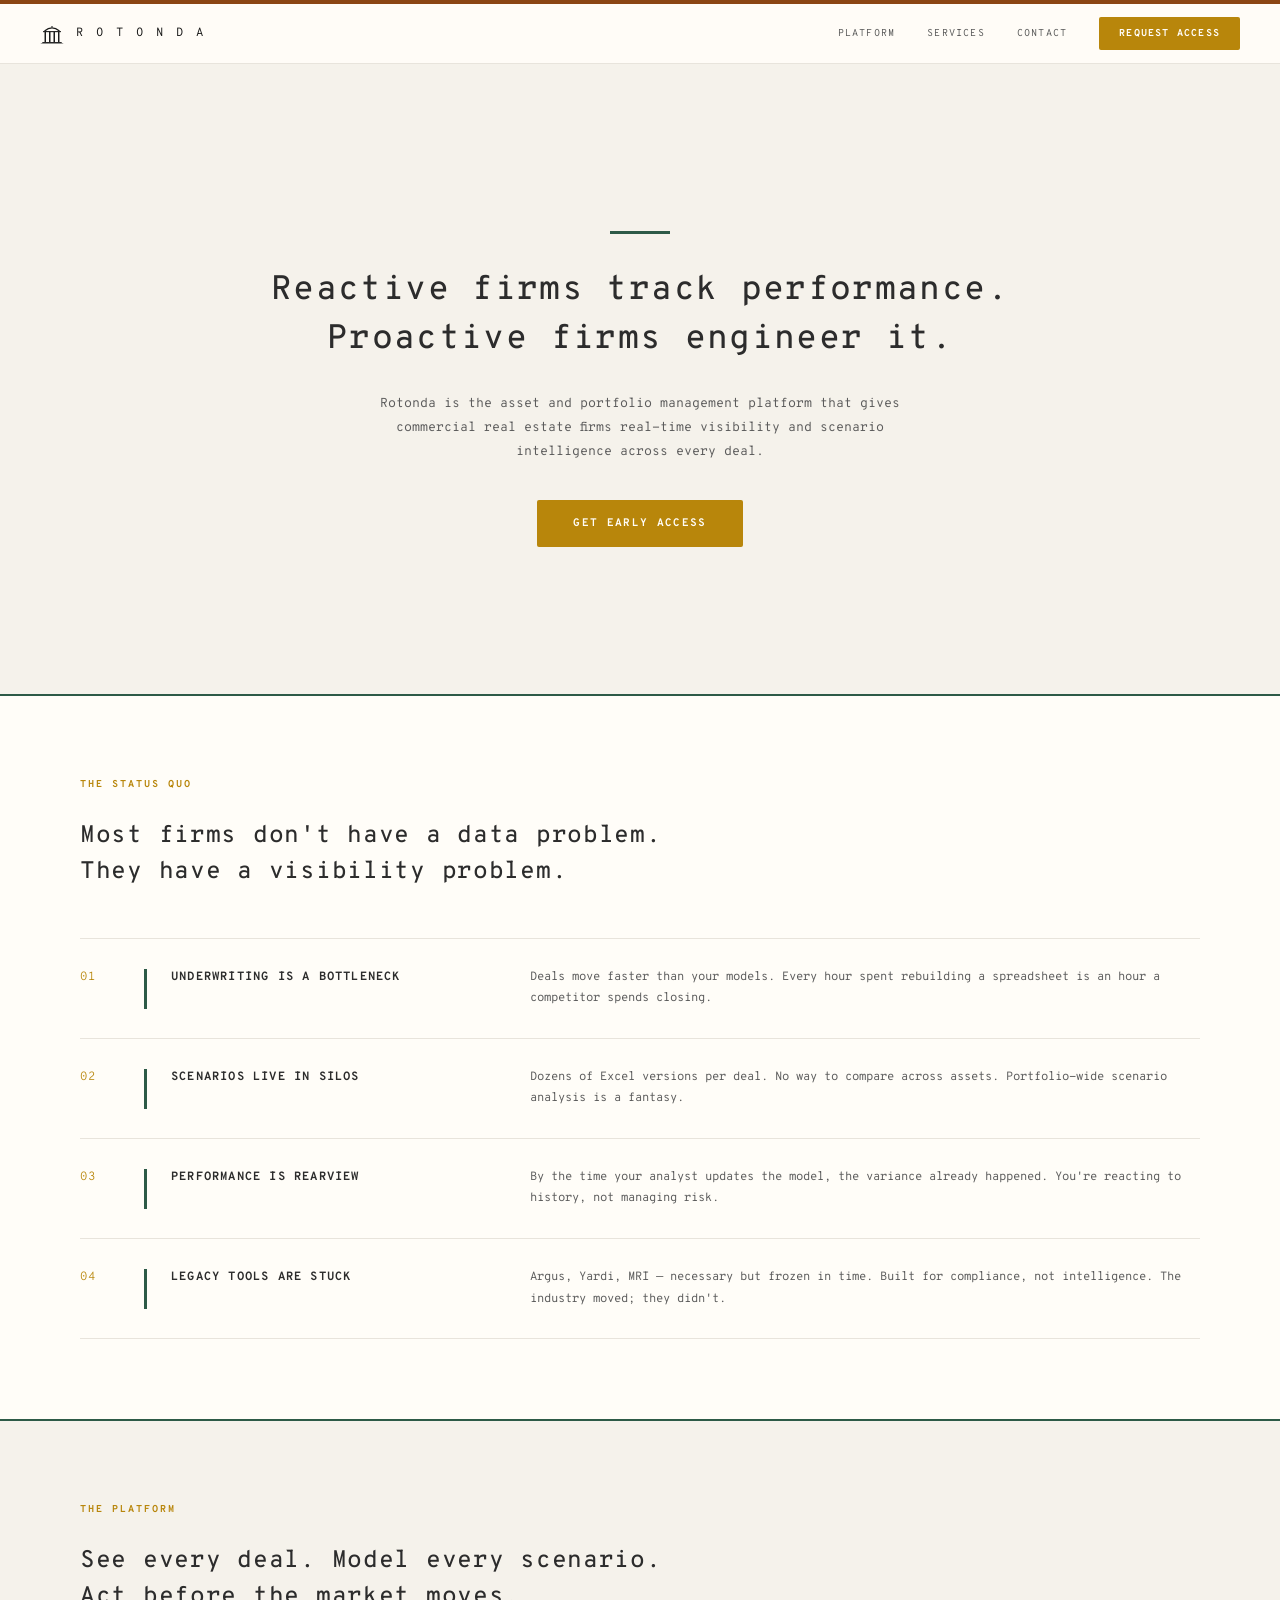
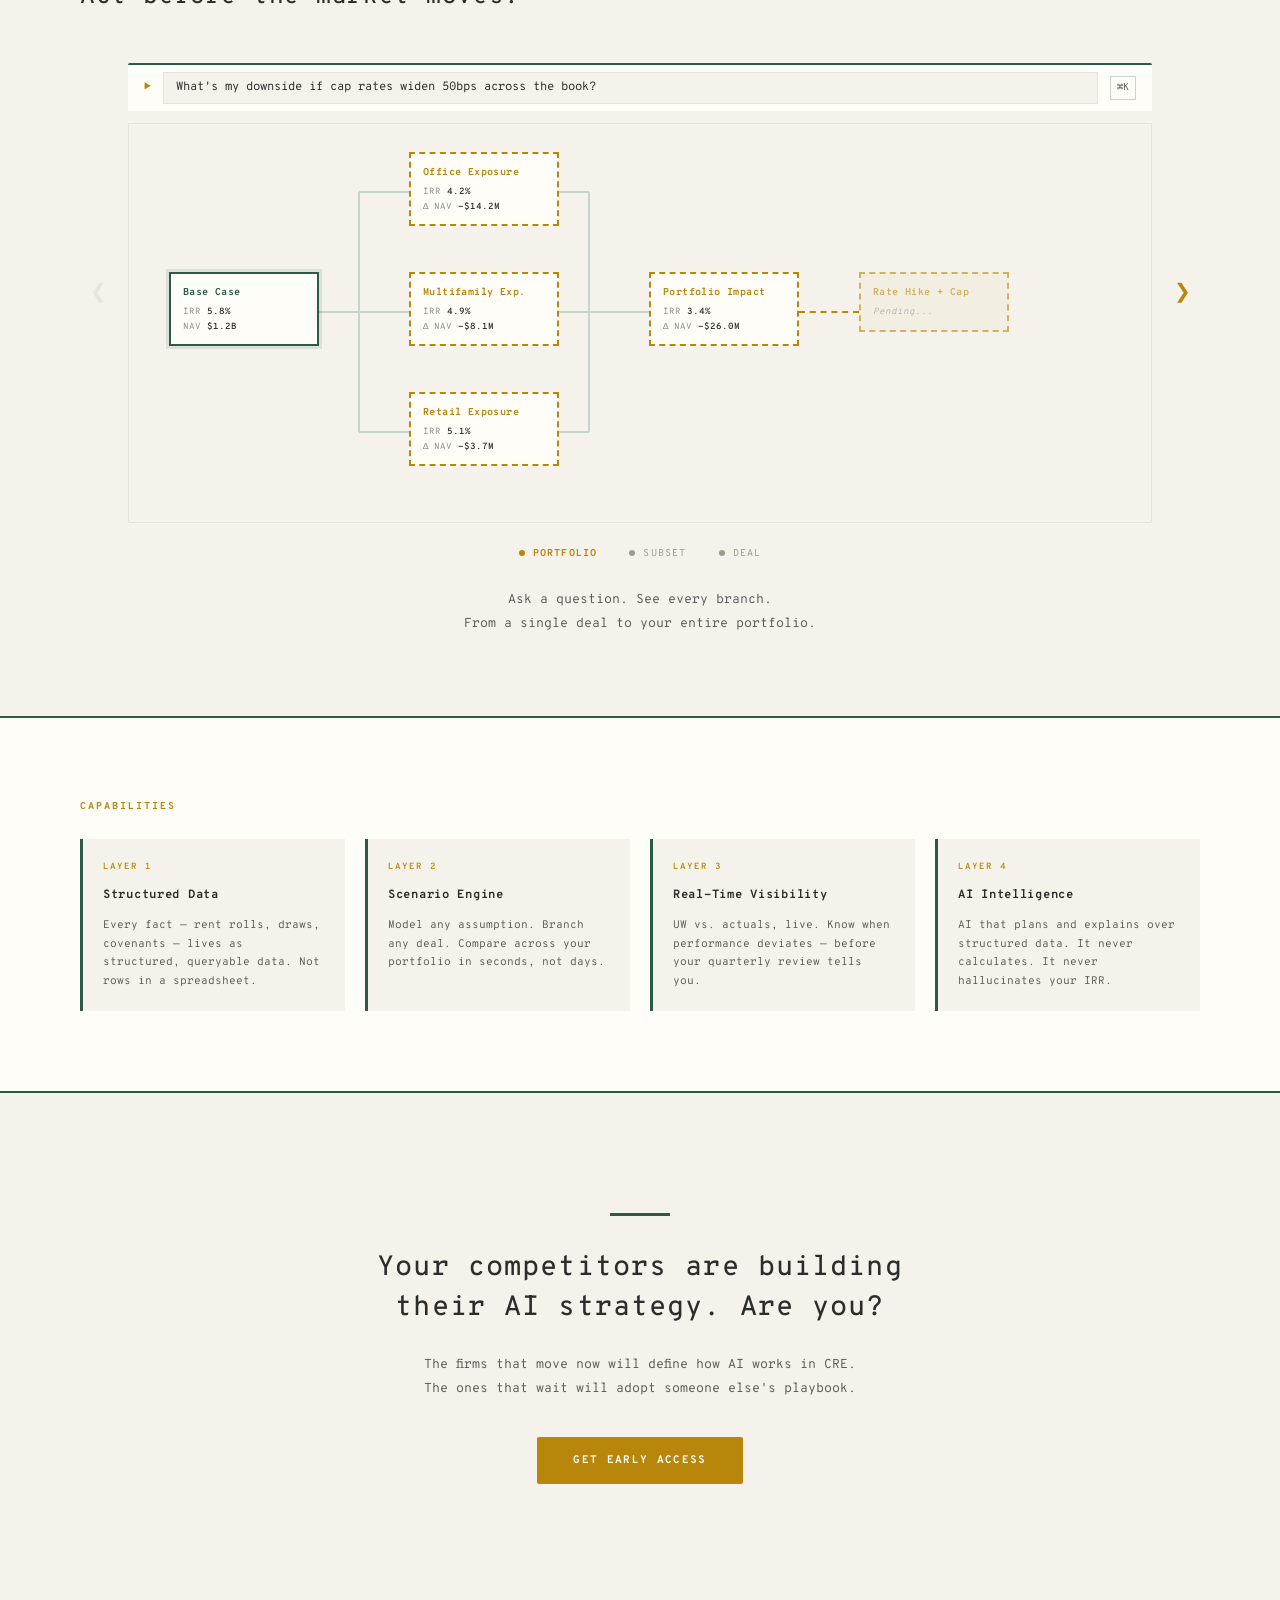
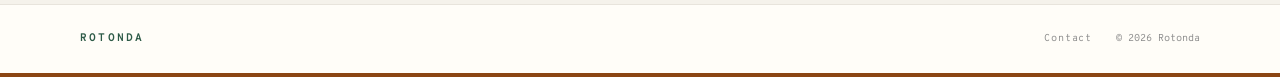
==== index.html @ 5fbc73e4 "Initial site deploy" ====
<!DOCTYPE html>
<html lang="en">
<head>
  <meta charset="UTF-8">
  <meta name="viewport" content="width=device-width, initial-scale=1.0">
  <title>Rotonda — AI-Native Asset & Portfolio Management for CRE</title>
  <link href="https://fonts.googleapis.com/css2?family=Overpass+Mono:wght@300;400;500;600;700&display=swap" rel="stylesheet">
  <link rel="stylesheet" href="style.css">
</head>
<body>

  <div class="binding-edge-top"></div>

  <nav class="nav">
    <a href="index.html" class="nav-logo">
      <svg width="24" height="22" viewBox="0 0 50 46" fill="none" xmlns="http://www.w3.org/2000/svg">
        <path d="M45.3125 39.8667H4.6875V42.1667H45.3125V39.8667Z" fill="#1A1A1A"/>
        <path opacity="0.5" d="M48.4375 42.1667H1.5625V43.7H48.4375V42.1667Z" fill="#1A1A1A"/>
        <path d="M12.5 18.4H9.375V39.8667H12.5V18.4Z" fill="#1A1A1A"/>
        <path d="M21.875 18.4H18.75V39.8667H21.875V18.4Z" fill="#1A1A1A"/>
        <path d="M31.25 18.4H28.125V39.8667H31.25V18.4Z" fill="#1A1A1A"/>
        <path d="M40.625 18.4H37.5V39.8667H40.625V18.4Z" fill="#1A1A1A"/>
        <path d="M43.75 16.8667H6.25V19.1667H43.75V16.8667Z" fill="#1A1A1A"/>
        <path d="M9.375 16.8667C19.7917 7.66667 30.2083 7.66667 40.625 16.8667" stroke="#1A1A1A" stroke-width="2.5"/>
        <path d="M25 9.2C25.8629 9.2 26.5625 8.5135 26.5625 7.66667C26.5625 6.81983 25.8629 6.13333 25 6.13333C24.1371 6.13333 23.4375 6.81983 23.4375 7.66667C23.4375 8.5135 24.1371 9.2 25 9.2Z" fill="#1A1A1A"/>
      </svg>
      <span>R O T O N D A</span>
    </a>
    <button class="nav-toggle" aria-label="Menu" onclick="document.querySelector('.nav-links').classList.toggle('open')">
      <span></span><span></span>
    </button>
    <div class="nav-links">
      <a href="platform.html">Platform</a>
      <a href="services.html">Services</a>
      <a href="contact.html">Contact</a>
      <a href="contact.html" class="nav-cta">Request Access</a>
    </div>
  </nav>

  <!-- HERO -->
  <section class="hero-home">
    <div class="hero-home-inner">
      <div class="hero-rule"></div>
      <h1>Reactive firms track performance.<br>Proactive firms engineer it.</h1>
      <p class="hero-home-sub">
        Rotonda is the asset and portfolio management platform
        that gives commercial real estate firms real-time visibility
        and scenario intelligence across every deal.
      </p>
      <a href="contact.html" class="btn-primary">Get Early Access</a>
    </div>
  </section>

  <div class="divider-green"></div>

  <!-- PROBLEM -->
  <section class="section-problem">
    <div class="section-inner">
      <span class="section-label">The Status Quo</span>
      <h2 class="section-heading">Most firms don't have a data problem.<br>They have a visibility problem.</h2>

      <div class="problem-list">
        <div class="problem-row">
          <span class="problem-num">01</span>
          <div class="problem-accent"></div>
          <div class="problem-title">Underwriting is a bottleneck</div>
          <div class="problem-desc">Deals move faster than your models. Every hour spent rebuilding a spreadsheet is an hour a competitor spends closing.</div>
        </div>
        <div class="problem-row">
          <span class="problem-num">02</span>
          <div class="problem-accent"></div>
          <div class="problem-title">Scenarios live in silos</div>
          <div class="problem-desc">Dozens of Excel versions per deal. No way to compare across assets. Portfolio-wide scenario analysis is a fantasy.</div>
        </div>
        <div class="problem-row">
          <span class="problem-num">03</span>
          <div class="problem-accent"></div>
          <div class="problem-title">Performance is rearview</div>
          <div class="problem-desc">By the time your analyst updates the model, the variance already happened. You're reacting to history, not managing risk.</div>
        </div>
        <div class="problem-row">
          <span class="problem-num">04</span>
          <div class="problem-accent"></div>
          <div class="problem-title">Legacy tools are stuck</div>
          <div class="problem-desc">Argus, Yardi, MRI — necessary but frozen in time. Built for compliance, not intelligence. The industry moved; they didn't.</div>
        </div>
      </div>
    </div>
  </section>

  <div class="divider-green"></div>

  <!-- SCENARIO CAROUSEL -->
  <section class="section-scenarios">
    <div class="section-inner">
      <span class="section-label">The Platform</span>
      <h2 class="section-heading">See every deal. Model every scenario.<br>Act before the market moves.</h2>

      <div class="carousel">
        <button class="carousel-arrow carousel-prev" aria-label="Previous" disabled>&#10094;</button>
        <div class="carousel-viewport">
          <div class="carousel-track">

            <!-- SLIDE 1: PORTFOLIO -->
            <div class="carousel-slide" data-label="Portfolio">
              <div class="terminal-bar">
                <span class="terminal-chevron">▶</span>
                <div class="terminal-input">What's my downside if cap rates widen 50bps across the book?</div>
                <span class="terminal-shortcut">⌘K</span>
              </div>
              <div class="scenario-canvas">
                <!-- Connectors: Base → left trunk -->
                <div class="connector-h" style="left:190px;top:187px;width:40px;"></div>
                <!-- Vertical left trunk -->
                <div class="connector-v" style="left:229px;top:68px;height:240px;"></div>
                <!-- Left trunk → branches -->
                <div class="connector-h" style="left:230px;top:67px;width:50px;"></div>
                <div class="connector-h" style="left:230px;top:187px;width:50px;"></div>
                <div class="connector-h" style="left:230px;top:307px;width:50px;"></div>
                <!-- Branches → right trunk -->
                <div class="connector-h" style="left:430px;top:67px;width:30px;"></div>
                <div class="connector-h" style="left:430px;top:187px;width:30px;"></div>
                <div class="connector-h" style="left:430px;top:307px;width:30px;"></div>
                <!-- Vertical right trunk -->
                <div class="connector-v" style="left:459px;top:68px;height:240px;"></div>
                <!-- Right trunk → rollup -->
                <div class="connector-h" style="left:460px;top:187px;width:60px;"></div>
                <!-- Rollup → ghost (dashed) -->
                <div class="connector-h connector-dashed" style="left:670px;top:187px;width:60px;"></div>

                <div class="scenario-node node-base" style="left:40px;top:148px;">
                  <div class="node-title">Base Case</div>
                  <div class="node-metric"><span>IRR</span> <strong>5.8%</strong></div>
                  <div class="node-metric"><span>NAV</span> <strong>$1.2B</strong></div>
                </div>
                <div class="scenario-node node-sensitivity" style="left:280px;top:28px;">
                  <div class="node-title">Office Exposure</div>
                  <div class="node-metric"><span>IRR</span> <strong>4.2%</strong></div>
                  <div class="node-metric"><span>Δ NAV</span> <strong>-$14.2M</strong></div>
                </div>
                <div class="scenario-node node-sensitivity" style="left:280px;top:148px;">
                  <div class="node-title">Multifamily Exp.</div>
                  <div class="node-metric"><span>IRR</span> <strong>4.9%</strong></div>
                  <div class="node-metric"><span>Δ NAV</span> <strong>-$8.1M</strong></div>
                </div>
                <div class="scenario-node node-sensitivity" style="left:280px;top:268px;">
                  <div class="node-title">Retail Exposure</div>
                  <div class="node-metric"><span>IRR</span> <strong>5.1%</strong></div>
                  <div class="node-metric"><span>Δ NAV</span> <strong>-$3.7M</strong></div>
                </div>
                <div class="scenario-node node-sensitivity" style="left:520px;top:148px;">
                  <div class="node-title">Portfolio Impact</div>
                  <div class="node-metric"><span>IRR</span> <strong>3.4%</strong></div>
                  <div class="node-metric"><span>Δ NAV</span> <strong>-$26.0M</strong></div>
                </div>
                <div class="scenario-node node-ghost" style="left:730px;top:148px;">
                  <div class="node-title">Rate Hike + Cap</div>
                  <div class="node-metric"><em>Pending...</em></div>
                </div>
              </div>
            </div>

            <!-- SLIDE 2: SUBSET -->
            <div class="carousel-slide" data-label="Subset">
              <div class="terminal-bar">
                <span class="terminal-chevron">▶</span>
                <div class="terminal-input">How exposed am I in the Southeast if rates hold at 5.5%?</div>
                <span class="terminal-shortcut">⌘K</span>
              </div>
              <div class="scenario-canvas">
                <!-- Connectors: Base → left trunk -->
                <div class="connector-h" style="left:190px;top:187px;width:40px;"></div>
                <!-- Vertical left trunk -->
                <div class="connector-v" style="left:229px;top:68px;height:240px;"></div>
                <!-- Left trunk → asset branches -->
                <div class="connector-h" style="left:230px;top:67px;width:50px;"></div>
                <div class="connector-h" style="left:230px;top:187px;width:50px;"></div>
                <div class="connector-h" style="left:230px;top:307px;width:50px;"></div>
                <!-- Assets → rate impact nodes -->
                <div class="connector-h" style="left:430px;top:67px;width:90px;"></div>
                <div class="connector-h" style="left:430px;top:187px;width:90px;"></div>
                <div class="connector-h" style="left:430px;top:307px;width:90px;"></div>

                <div class="scenario-node node-base" style="left:40px;top:148px;">
                  <div class="node-title">SE Multifamily</div>
                  <div class="node-metric"><span>Assets</span> <strong>4</strong></div>
                  <div class="node-metric"><span>AUM</span> <strong>$380M</strong></div>
                </div>
                <div class="scenario-node node-sensitivity" style="left:280px;top:28px;">
                  <div class="node-title">Arden Place</div>
                  <div class="node-metric"><span>IRR</span> <strong>4.8%</strong></div>
                  <div class="node-metric"><span>Nashville</span> <strong>220 units</strong></div>
                </div>
                <div class="scenario-node node-sensitivity" style="left:280px;top:148px;">
                  <div class="node-title">Magnolia Gardens</div>
                  <div class="node-metric"><span>IRR</span> <strong>5.1%</strong></div>
                  <div class="node-metric"><span>Atlanta</span> <strong>180 units</strong></div>
                </div>
                <div class="scenario-node node-sensitivity" style="left:280px;top:268px;">
                  <div class="node-title">Cypress Landing</div>
                  <div class="node-metric"><span>IRR</span> <strong>3.9%</strong></div>
                  <div class="node-metric"><span>Charlotte</span> <strong>310 units</strong></div>
                </div>
                <div class="scenario-node node-sensitivity" style="left:520px;top:28px;">
                  <div class="node-title">Rate Impact</div>
                  <div class="node-metric"><span>Δ IRR</span> <strong>-0.6%</strong></div>
                  <div class="node-metric"><span>Δ DS</span> <strong>+$180K/yr</strong></div>
                </div>
                <div class="scenario-node node-sensitivity" style="left:520px;top:148px;">
                  <div class="node-title">Rate Impact</div>
                  <div class="node-metric"><span>Δ IRR</span> <strong>-0.4%</strong></div>
                  <div class="node-metric"><span>Δ DS</span> <strong>+$120K/yr</strong></div>
                </div>
                <div class="scenario-node node-sensitivity" style="left:520px;top:268px;">
                  <div class="node-title">Rate Impact</div>
                  <div class="node-metric"><span>Δ IRR</span> <strong>-0.9%</strong></div>
                  <div class="node-metric"><span>Δ DS</span> <strong>+$240K/yr</strong></div>
                </div>
              </div>
            </div>

            <!-- SLIDE 3: DEAL -->
            <div class="carousel-slide" data-label="Deal">
              <div class="terminal-bar">
                <span class="terminal-chevron">▶</span>
                <div class="terminal-input">What's my IRR if the anchor lease doesn't renew at 245 Commerce?</div>
                <span class="terminal-shortcut">⌘K</span>
              </div>
              <div class="scenario-canvas">
                <!-- Connectors: Base → left trunk -->
                <div class="connector-h" style="left:190px;top:187px;width:25px;"></div>
                <!-- Vertical left trunk -->
                <div class="connector-v" style="left:214px;top:58px;height:240px;"></div>
                <!-- Left trunk → scenario branches -->
                <div class="connector-h" style="left:215px;top:57px;width:60px;"></div>
                <div class="connector-h" style="left:215px;top:187px;width:60px;"></div>
                <div class="connector-h" style="left:215px;top:297px;width:60px;"></div>
                <!-- Vacates → sub-junction -->
                <div class="connector-h" style="left:425px;top:297px;width:30px;"></div>
                <!-- Sub vertical trunk -->
                <div class="connector-v" style="left:454px;top:258px;height:90px;"></div>
                <!-- Sub branches -->
                <div class="connector-h" style="left:455px;top:257px;width:65px;"></div>
                <div class="connector-h" style="left:455px;top:347px;width:65px;"></div>
                <!-- Ghost dashed -->
                <div class="connector-h connector-dashed" style="left:670px;top:257px;width:60px;"></div>

                <div class="scenario-node node-base" style="left:40px;top:148px;">
                  <div class="node-title">245 Commerce</div>
                  <div class="node-metric"><span>IRR</span> <strong>6.2%</strong></div>
                  <div class="node-metric"><span>Value</span> <strong>$42.5M</strong></div>
                </div>
                <div class="scenario-node node-sensitivity" style="left:275px;top:18px;">
                  <div class="node-title">Renews at Market</div>
                  <div class="node-metric"><span>IRR</span> <strong>6.2%</strong></div>
                  <div class="node-metric"><span>Term</span> <strong>10yr NNN</strong></div>
                </div>
                <div class="scenario-node node-sensitivity" style="left:275px;top:148px;">
                  <div class="node-title">Renews Below</div>
                  <div class="node-metric"><span>IRR</span> <strong>5.1%</strong></div>
                  <div class="node-metric"><span>Conc.</span> <strong>15% rent</strong></div>
                </div>
                <div class="scenario-node node-sensitivity" style="left:275px;top:258px;">
                  <div class="node-title">Vacates</div>
                  <div class="node-metric"><span>IRR</span> <strong>3.4%</strong></div>
                  <div class="node-metric"><span>Down</span> <strong>12mo</strong></div>
                </div>
                <div class="scenario-node node-sensitivity" style="left:520px;top:218px;">
                  <div class="node-title">Backfill 6mo</div>
                  <div class="node-metric"><span>IRR</span> <strong>4.1%</strong></div>
                  <div class="node-metric"><span>Rate</span> <strong>90% mkt</strong></div>
                </div>
                <div class="scenario-node node-sensitivity" style="left:520px;top:308px;">
                  <div class="node-title">Backfill 18mo</div>
                  <div class="node-metric"><span>IRR</span> <strong>2.2%</strong></div>
                  <div class="node-metric"><span>TI/LC</span> <strong>$45/sf</strong></div>
                </div>
                <div class="scenario-node node-ghost" style="left:730px;top:218px;">
                  <div class="node-title">Anchor Loss +<br>Rate Hike</div>
                  <div class="node-metric"><em>Pending...</em></div>
                </div>
              </div>
            </div>

          </div>
        </div>
        <button class="carousel-arrow carousel-next" aria-label="Next">&#10095;</button>
      </div>

      <div class="carousel-indicators">
        <button class="carousel-dot active" data-index="0">
          <span class="dot"></span> Portfolio
        </button>
        <button class="carousel-dot" data-index="1">
          <span class="dot"></span> Subset
        </button>
        <button class="carousel-dot" data-index="2">
          <span class="dot"></span> Deal
        </button>
      </div>

      <p class="carousel-caption">
        Ask a question. See every branch.<br>
        From a single deal to your entire portfolio.
      </p>
    </div>
  </section>

  <div class="divider-green"></div>

  <!-- CAPABILITIES -->
  <section class="section-capabilities">
    <div class="section-inner">
      <span class="section-label">Capabilities</span>
      <div class="cap-grid">
        <div class="cap-card">
          <span class="cap-layer">Layer 1</span>
          <strong>Structured Data</strong>
          <p>Every fact — rent rolls, draws, covenants — lives as structured, queryable data. Not rows in a spreadsheet.</p>
        </div>
        <div class="cap-card">
          <span class="cap-layer">Layer 2</span>
          <strong>Scenario Engine</strong>
          <p>Model any assumption. Branch any deal. Compare across your portfolio in seconds, not days.</p>
        </div>
        <div class="cap-card">
          <span class="cap-layer">Layer 3</span>
          <strong>Real-Time Visibility</strong>
          <p>UW vs. actuals, live. Know when performance deviates — before your quarterly review tells you.</p>
        </div>
        <div class="cap-card">
          <span class="cap-layer">Layer 4</span>
          <strong>AI Intelligence</strong>
          <p>AI that plans and explains over structured data. It never calculates. It never hallucinates your IRR.</p>
        </div>
      </div>
    </div>
  </section>

  <div class="divider-green"></div>

  <!-- CTA -->
  <section class="section-cta">
    <div class="section-inner" style="text-align:center;">
      <div class="hero-rule"></div>
      <h2 class="cta-headline">Your competitors are building<br>their AI strategy. Are you?</h2>
      <p class="cta-sub">
        The firms that move now will define how AI works in CRE.<br>
        The ones that wait will adopt someone else's playbook.
      </p>
      <a href="contact.html" class="btn-primary">Get Early Access</a>
    </div>
  </section>

  <!-- FOOTER -->
  <footer class="footer-home">
    <div class="footer-inner">
      <span class="footer-logo">ROTONDA</span>
      <div class="footer-links">
        <a href="contact.html">Contact</a>
        <span>© 2026 Rotonda</span>
      </div>
    </div>
  </footer>

  <div class="binding-edge-bottom"></div>

  <script>
    const track = document.querySelector('.carousel-track');
    const slides = document.querySelectorAll('.carousel-slide');
    const dots = document.querySelectorAll('.carousel-dot');
    const prev = document.querySelector('.carousel-prev');
    const next = document.querySelector('.carousel-next');
    let current = 0;

    function goTo(index) {
      current = index;
      track.style.transform = `translateX(-${current * 100}%)`;
      dots.forEach((d, i) => d.classList.toggle('active', i === current));
      prev.disabled = current === 0;
      next.disabled = current === slides.length - 1;
    }

    prev.addEventListener('click', () => { if (current > 0) goTo(current - 1); });
    next.addEventListener('click', () => { if (current < slides.length - 1) goTo(current + 1); });
    dots.forEach(d => d.addEventListener('click', () => goTo(parseInt(d.dataset.index))));
  </script>

</body>
</html>
---- style.css ----
/* ============================================
   ROTONDA — Website
   V5 Hermès Ledger aesthetic:
   Cream paper, binding edge, Overpass Mono,
   brass accents, green structure
   ============================================ */

*, *::before, *::after {
  margin: 0;
  padding: 0;
  box-sizing: border-box;
}

:root {
  --cream: #F5F2EB;
  --paper-white: #FFFDF8;
  --paper-aged: #EDE8DF;
  --brown: #8B4513;
  --green: #2D5A47;
  --green-faint: #C5D5CD;
  --brass: #B8860B;
  --brass-dark: #8B6914;
  --ink: #1A1A1A;
  --ink-dark: #2C2C2C;
  --ink-medium: #5C5C5C;
  --ink-light: #8C8C8C;
  --ink-faded: #A09A8C;
  --rule: #E8E4DC;
  --burgundy: #722F37;
  --font: 'Overpass Mono', monospace;
}

html {
  scroll-behavior: smooth;
  scroll-padding-top: 60px;
}

body {
  font-family: var(--font);
  font-weight: 400;
  font-size: 13px;
  line-height: 1.75;
  color: var(--ink-dark);
  background: var(--cream);
  -webkit-font-smoothing: antialiased;
}

a { color: inherit; text-decoration: none; }
ul { list-style: none; }
em { font-style: italic; }

/* ---------- BINDING EDGES ---------- */
.binding-edge {
  position: fixed;
  left: 0;
  top: 0;
  bottom: 0;
  width: 6px;
  background: var(--brown);
  z-index: 200;
}

.binding-edge-top {
  height: 4px;
  background: var(--brown);
}

.binding-edge-bottom {
  height: 4px;
  background: var(--brown);
}

/* ---------- NAV ---------- */
.nav {
  position: sticky;
  top: 0;
  z-index: 100;
  background: rgba(255, 253, 248, 0.92);
  backdrop-filter: blur(8px);
  height: 60px;
  display: flex;
  align-items: center;
  justify-content: space-between;
  padding: 0 max(40px, calc((100vw - 1200px) / 2));
  border-bottom: 1px solid var(--rule);
}

.nav-logo {
  display: flex;
  align-items: center;
  gap: 12px;
}

.nav-logo span {
  font-weight: 400;
  font-size: 12px;
  letter-spacing: 0.25em;
  color: var(--ink);
}

.nav-links {
  display: flex;
  gap: 32px;
  align-items: center;
}

.nav-links a {
  font-size: 10px;
  text-transform: uppercase;
  letter-spacing: 0.12em;
  color: var(--ink-medium);
  transition: color 0.2s;
}

.nav-links a:hover,
.nav-links a.active {
  color: var(--ink);
}

.nav-cta {
  background: var(--brass);
  color: var(--paper-white) !important;
  padding: 8px 20px;
  font-weight: 700;
  letter-spacing: 0.12em;
  border-radius: 2px;
  transition: background 0.2s;
}

.nav-cta:hover {
  background: var(--brass-dark);
}

.nav-toggle {
  display: none;
  flex-direction: column;
  gap: 5px;
  background: none;
  border: none;
  cursor: pointer;
  padding: 4px;
}

.nav-toggle span {
  display: block;
  width: 18px;
  height: 1.5px;
  background: var(--ink);
}

/* ---------- DIVIDERS ---------- */
.divider-green {
  height: 2px;
  background: var(--green);
}

/* ---------- BUTTONS ---------- */
.btn-primary {
  display: inline-block;
  background: var(--brass);
  color: var(--paper-white);
  padding: 14px 36px;
  font-family: var(--font);
  font-size: 11px;
  font-weight: 700;
  text-transform: uppercase;
  letter-spacing: 0.12em;
  border-radius: 2px;
  border: none;
  cursor: pointer;
  transition: background 0.2s;
}

.btn-primary:hover {
  background: var(--brass-dark);
}

/* ---------- SECTION SHARED ---------- */
.section-inner {
  max-width: 1200px;
  margin: 0 auto;
  padding: 80px max(40px, calc((100vw - 1200px) / 2));
}

.section-label {
  display: block;
  font-size: 10px;
  font-weight: 700;
  text-transform: uppercase;
  letter-spacing: 0.2em;
  color: var(--brass);
  margin-bottom: 24px;
}

.section-heading {
  font-size: clamp(18px, 2.5vw, 24px);
  font-weight: 500;
  line-height: 1.5;
  letter-spacing: 0.03em;
  color: var(--ink-dark);
  margin-bottom: 48px;
}

.hero-rule {
  width: 60px;
  height: 3px;
  background: var(--green);
  margin: 0 auto 32px;
}

/* ---------- HERO HOME ---------- */
.hero-home {
  display: flex;
  align-items: center;
  justify-content: center;
  text-align: center;
  padding: 100px 40px 80px;
  min-height: 70vh;
}

.hero-home-inner {
  max-width: 780px;
}

.hero-home h1 {
  font-size: clamp(22px, 3.5vw, 34px);
  font-weight: 500;
  line-height: 1.45;
  letter-spacing: 0.04em;
  color: var(--ink-dark);
  margin-bottom: 28px;
}

.hero-home-sub {
  font-size: 13px;
  color: var(--ink-medium);
  line-height: 1.85;
  max-width: 520px;
  margin: 0 auto 36px;
}

/* ---------- PROBLEM SECTION ---------- */
.section-problem {
  background: var(--paper-white);
}

.problem-list {
  border-top: 1px solid var(--rule);
}

.problem-row {
  display: grid;
  grid-template-columns: 40px 3px 1fr 2fr;
  gap: 24px;
  align-items: start;
  padding: 28px 0;
  border-bottom: 1px solid var(--rule);
}

.problem-num {
  font-size: 12px;
  font-weight: 300;
  color: var(--brass);
  letter-spacing: 0.08em;
}

.problem-accent {
  width: 3px;
  height: 40px;
  background: var(--green);
  margin-top: 2px;
}

.problem-title {
  font-size: 12px;
  font-weight: 700;
  text-transform: uppercase;
  letter-spacing: 0.1em;
  color: var(--ink-dark);
}

.problem-desc {
  font-size: 12px;
  color: var(--ink-medium);
  line-height: 1.8;
}

/* ---------- SCENARIO CAROUSEL ---------- */
.section-scenarios {
  background: var(--cream);
}

.carousel {
  position: relative;
  display: flex;
  align-items: center;
  gap: 12px;
}

.carousel-viewport {
  flex: 1;
  overflow: hidden;
  border-radius: 2px;
}

.carousel-track {
  display: flex;
  transition: transform 0.4s ease;
}

.carousel-slide {
  min-width: 100%;
  flex-shrink: 0;
}

.carousel-arrow {
  width: 36px;
  height: 36px;
  flex-shrink: 0;
  background: none;
  border: none;
  font-size: 20px;
  color: var(--brass);
  cursor: pointer;
  font-family: var(--font);
  transition: color 0.2s;
}

.carousel-arrow:disabled {
  color: var(--rule);
  cursor: default;
}

.carousel-arrow:not(:disabled):hover {
  color: var(--brass-dark);
}

.carousel-indicators {
  display: flex;
  justify-content: center;
  gap: 32px;
  margin-top: 24px;
}

.carousel-dot {
  background: none;
  border: none;
  font-family: var(--font);
  font-size: 10px;
  font-weight: 400;
  text-transform: uppercase;
  letter-spacing: 0.12em;
  color: var(--ink-faded);
  cursor: pointer;
  display: flex;
  align-items: center;
  gap: 8px;
  transition: color 0.2s;
}

.carousel-dot .dot {
  display: inline-block;
  width: 6px;
  height: 6px;
  border-radius: 50%;
  background: var(--ink-faded);
  transition: background 0.2s;
}

.carousel-dot.active {
  color: var(--brass);
  font-weight: 700;
}

.carousel-dot.active .dot {
  background: var(--brass);
}

.carousel-caption {
  text-align: center;
  font-size: 13px;
  color: var(--ink-medium);
  line-height: 1.85;
  margin-top: 28px;
}

/* Terminal bar */
.terminal-bar {
  display: flex;
  align-items: center;
  gap: 12px;
  height: 48px;
  background: var(--paper-white);
  border-top: 2px solid var(--green);
  padding: 0 16px;
  margin-bottom: 12px;
}

.terminal-chevron {
  color: var(--brass);
  font-size: 12px;
  flex-shrink: 0;
}

.terminal-input {
  flex: 1;
  height: 32px;
  display: flex;
  align-items: center;
  background: var(--cream);
  border: 1px solid var(--rule);
  padding: 0 12px;
  font-family: var(--font);
  font-size: 12px;
  color: var(--ink-dark);
}

.terminal-shortcut {
  font-size: 10px;
  color: var(--ink-medium);
  border: 1px solid var(--green-faint);
  padding: 2px 6px;
  flex-shrink: 0;
}

/* Scenario canvas */
.scenario-canvas {
  position: relative;
  min-height: 400px;
  background: var(--cream);
  border: 1px solid var(--rule);
  overflow-x: auto;
  overflow-y: hidden;
}

.scenario-lines {
  position: absolute;
  top: 0;
  left: 0;
  width: 100%;
  height: 100%;
  pointer-events: none;
}

.scenario-node {
  position: absolute;
  width: 150px;
  padding: 10px 12px;
  background: var(--paper-white);
  font-family: var(--font);
}

.node-base {
  border: 2px solid var(--green);
  box-shadow: 0 0 0 3px rgba(45, 90, 71, 0.12);
}

.node-sensitivity {
  border: 2px dashed var(--brass);
}

.node-ghost {
  border: 2px dashed var(--brass);
  background: rgba(184, 134, 11, 0.06);
  opacity: 0.6;
}

.node-title {
  font-size: 10px;
  font-weight: 700;
  letter-spacing: 0.04em;
  margin-bottom: 4px;
}

.node-base .node-title { color: var(--green); }
.node-sensitivity .node-title { color: var(--brass); }
.node-ghost .node-title { color: var(--brass); }

.node-metric {
  font-size: 9px;
  color: var(--ink-light);
  line-height: 1.6;
}

.node-metric strong {
  color: var(--ink-dark);
  font-weight: 600;
}

.node-metric em {
  color: var(--ink-light);
  font-size: 9px;
}

/* ---------- CSS CONNECTORS ---------- */
.connector-h {
  position: absolute;
  height: 2px;
  background: var(--green-faint);
}
.connector-v {
  position: absolute;
  width: 2px;
  background: var(--green-faint);
}
.connector-dashed {
  background: none;
  border-top: 2px dashed var(--brass);
}
.connector-dashed.connector-v {
  border-top: none;
  border-left: 2px dashed var(--brass);
}

/* ---------- CAPABILITIES ---------- */
.section-capabilities {
  background: var(--paper-white);
}

.cap-grid {
  display: grid;
  grid-template-columns: repeat(4, 1fr);
  gap: 20px;
  margin-top: 16px;
}

.cap-card {
  background: var(--cream);
  border-left: 3px solid var(--green);
  padding: 20px;
}

.cap-layer {
  display: block;
  font-size: 9px;
  font-weight: 600;
  text-transform: uppercase;
  letter-spacing: 0.12em;
  color: var(--brass);
  margin-bottom: 10px;
}

.cap-card strong {
  display: block;
  font-size: 12px;
  letter-spacing: 0.06em;
  color: var(--ink-dark);
  margin-bottom: 10px;
}

.cap-card p {
  font-size: 11px;
  color: var(--ink-medium);
  line-height: 1.7;
}

/* ---------- CTA SECTION ---------- */
.section-cta {
  background: var(--cream);
  padding: 40px 0;
}

.cta-headline {
  font-size: clamp(20px, 3vw, 28px);
  font-weight: 500;
  line-height: 1.45;
  letter-spacing: 0.04em;
  color: var(--ink-dark);
  margin-bottom: 24px;
}

.cta-sub {
  font-size: 13px;
  color: var(--ink-medium);
  line-height: 1.85;
  margin-bottom: 36px;
}

/* ---------- FOOTER HOME ---------- */
.footer-home {
  background: var(--paper-white);
  border-top: 1px solid var(--rule);
}

.footer-inner {
  max-width: 1200px;
  margin: 0 auto;
  padding: 24px max(40px, calc((100vw - 1200px) / 2));
  display: flex;
  justify-content: space-between;
  align-items: center;
}

.footer-logo {
  font-size: 11px;
  font-weight: 700;
  color: var(--green);
  letter-spacing: 0.2em;
}

.footer-links {
  display: flex;
  gap: 24px;
  font-size: 10px;
  color: var(--ink-light);
}

.footer-links a {
  letter-spacing: 0.08em;
  transition: color 0.2s;
}

.footer-links a:hover {
  color: var(--ink-dark);
}

/* ---------- LEGACY PAGE SECTIONS (platform, services, contact) ---------- */
.page {
  max-width: 820px;
  margin: 0 auto;
  padding: 80px 48px;
}

.page h2 {
  font-size: 16px;
  font-weight: 500;
  text-transform: uppercase;
  letter-spacing: 0.2em;
  margin-bottom: 0;
  line-height: 1.4;
}

.rule {
  height: 1px;
  background: var(--rule);
  margin: 16px 0 28px;
}

.page p {
  margin-bottom: 16px;
  max-width: 620px;
}

.section-intro {
  margin-bottom: 32px;
}

.callout {
  color: var(--brown);
  font-style: italic;
  margin-top: 24px;
}

.bold-statement {
  font-weight: 600;
  font-size: 14px;
  letter-spacing: 0.04em;
  margin-top: 32px;
}

/* Stats */
.stats-row {
  display: grid;
  grid-template-columns: 1fr 1fr;
  gap: 28px 48px;
  margin: 36px 0;
}

.stat-value {
  font-size: 22px;
  font-weight: 500;
  color: var(--brown);
  letter-spacing: 0.04em;
  margin-bottom: 4px;
}

.stat-label {
  font-size: 11px;
  color: var(--ink-light);
  line-height: 1.5;
}

/* Quote */
.quote-block {
  border-left: 3px solid var(--brown);
  padding: 16px 24px;
  margin: 28px 0;
}

.quote-block p {
  font-weight: 500;
  font-size: 13px;
  color: var(--ink);
  margin-bottom: 0;
}

.quote-attr {
  font-size: 11px;
  color: var(--ink-light);
  font-style: italic;
  display: block;
  margin-top: 8px;
}

/* Design showcase */
.design-showcase { margin: 48px 0; }
.design-label {
  font-size: 9px;
  text-transform: uppercase;
  letter-spacing: 0.2em;
  color: var(--ink-light);
  font-weight: 600;
  margin-bottom: 12px;
}

.design-frame {
  border: 1px solid var(--rule);
  background: rgba(255, 253, 248, 0.5);
  padding: 4px;
  margin-bottom: 12px;
  cursor: pointer;
  transition: all 0.3s ease;
  position: relative;
}

.design-frame::after {
  content: 'Click to expand';
  position: absolute;
  bottom: 8px;
  right: 8px;
  font-size: 9px;
  text-transform: uppercase;
  letter-spacing: 0.1em;
  color: var(--ink-light);
  background: rgba(245, 242, 235, 0.85);
  padding: 3px 8px;
  opacity: 0;
  transition: opacity 0.2s;
}

.design-frame:hover::after { opacity: 1; }
.design-frame.expanded::after { content: 'Click to collapse'; opacity: 1; }
.design-frame img { width: 100%; display: block; }

.design-frame.expanded {
  position: fixed;
  top: 60px;
  left: 0;
  right: 0;
  bottom: 0;
  z-index: 90;
  margin: 0;
  padding: 24px;
  background: rgba(245, 242, 235, 0.97);
  border: none;
  display: flex;
  align-items: center;
  justify-content: center;
}

.design-frame.expanded img {
  max-width: 100%;
  max-height: 100%;
  width: auto;
  object-fit: contain;
}

.design-caption {
  font-size: 11px;
  color: var(--ink-light);
  max-width: 560px;
}

.subsection-heading {
  font-size: 14px;
  font-weight: 500;
  text-transform: uppercase;
  letter-spacing: 0.15em;
  margin-top: 64px;
  margin-bottom: 0;
}

/* Layers list */
.layers-list { margin: 32px 0; }

.layer {
  display: flex;
  gap: 20px;
  padding: 16px 0;
  border-bottom: 1px solid var(--rule);
  align-items: flex-start;
}

.layer:first-child { border-top: 1px solid var(--rule); }

.layer-num {
  font-size: 14px;
  font-weight: 600;
  color: var(--green);
  min-width: 24px;
  padding-top: 1px;
}

.layer strong {
  font-size: 13px;
  font-weight: 600;
  display: block;
  margin-bottom: 4px;
}

.layer p {
  font-size: 11px;
  color: var(--ink-light);
  margin-bottom: 0;
}

/* Enables grid */
.enables-grid {
  display: grid;
  grid-template-columns: 1fr 1fr;
  gap: 2px;
  margin: 32px 0;
  border: 1px solid var(--rule);
}

.enables-card {
  padding: 24px 20px;
  border: 1px solid var(--rule);
  background: rgba(255, 253, 248, 0.5);
}

.enables-card strong {
  font-size: 11px;
  text-transform: uppercase;
  letter-spacing: 0.12em;
  display: block;
  margin-bottom: 8px;
}

.enables-card p {
  font-size: 11px;
  color: var(--ink-light);
  margin-bottom: 0;
  max-width: none;
}

/* Services grid */
.services-grid {
  display: grid;
  grid-template-columns: repeat(3, 1fr);
  gap: 20px;
  margin: 32px 0;
}

.service-card {
  border: 1px solid var(--rule);
  padding: 28px 24px;
  background: rgba(255, 253, 248, 0.5);
}

.service-header {
  display: flex;
  gap: 12px;
  align-items: baseline;
  margin-bottom: 16px;
}

.service-num { font-size: 20px; font-weight: 300; color: var(--rule); }
.service-header strong { font-size: 13px; }

.service-card > p {
  font-size: 11px;
  color: var(--ink-light);
  margin-bottom: 16px;
  max-width: none;
}

.service-card li {
  font-size: 11px;
  color: var(--ink-light);
  padding: 5px 0 5px 14px;
  position: relative;
  border-bottom: 1px solid rgba(232, 228, 220, 0.4);
}

.service-card li::before {
  content: '';
  position: absolute;
  left: 0;
  top: 50%;
  width: 5px;
  height: 1px;
  background: var(--green);
}

.service-tag {
  font-size: 9px;
  text-transform: uppercase;
  letter-spacing: 0.15em;
  color: var(--ink-light);
  border-top: 1px solid var(--rule);
  padding-top: 10px;
}

/* Closing page */
.page-closing {
  text-align: center;
  padding: 120px 48px;
  display: flex;
  flex-direction: column;
  align-items: center;
}

.closing-headline {
  font-size: 15px;
  font-weight: 600;
  letter-spacing: 0.06em;
  line-height: 1.6;
  color: var(--brown);
  margin-bottom: 28px;
  max-width: 500px;
}

.closing-body {
  font-size: 12px;
  color: var(--ink-light);
  text-align: center;
  max-width: 480px;
  margin-bottom: 28px;
}

.closing-statement {
  margin-top: 8px;
  margin-bottom: 40px;
}

.closing-email {
  font-size: 12px;
  color: var(--ink-light);
  letter-spacing: 0.08em;
}

/* Legacy footer */
.footer {
  padding: 20px 48px;
  font-size: 10px;
  color: var(--ink-light);
  letter-spacing: 0.1em;
  display: flex;
  gap: 8px;
}

/* ---------- CONTACT FORM ---------- */
.contact-form {
  max-width: 520px;
  margin: 0 auto;
}

.contact-form .form-group {
  margin-bottom: 20px;
}

.contact-form label {
  display: block;
  font-family: var(--font);
  font-size: 9px;
  font-weight: 600;
  text-transform: uppercase;
  letter-spacing: 0.15em;
  color: var(--ink-light);
  margin-bottom: 6px;
}

.contact-form input,
.contact-form select,
.contact-form textarea {
  width: 100%;
  font-family: var(--font);
  font-size: 12px;
  color: var(--ink-dark);
  background: var(--cream);
  border: 1px solid var(--rule);
  padding: 10px 12px;
  border-radius: 0;
  -webkit-appearance: none;
  appearance: none;
  transition: border-color 0.2s;
}

.contact-form input:focus,
.contact-form select:focus,
.contact-form textarea:focus {
  outline: none;
  border-color: var(--brass);
}

.contact-form textarea {
  min-height: 100px;
  resize: vertical;
}

.contact-form select {
  cursor: pointer;
  background-image: url("data:image/svg+xml,%3Csvg xmlns='http://www.w3.org/2000/svg' width='10' height='6'%3E%3Cpath d='M0 0l5 6 5-6z' fill='%238C8C8C'/%3E%3C/svg%3E");
  background-repeat: no-repeat;
  background-position: right 12px center;
  padding-right: 32px;
}

.contact-form .btn-primary {
  width: 100%;
  margin-top: 8px;
}

/* ---------- RESPONSIVE ---------- */
@media (max-width: 1000px) {
  .cap-grid {
    grid-template-columns: repeat(2, 1fr);
  }

  .problem-row {
    grid-template-columns: 32px 3px 1fr;
    gap: 16px;
  }

  .problem-desc {
    grid-column: 3;
  }
}

@media (max-width: 800px) {
  .services-grid { grid-template-columns: 1fr; }
  .stats-row { grid-template-columns: 1fr; }
  .enables-grid { grid-template-columns: 1fr; }
  .page { padding: 60px 32px; }

  .hero-home {
    padding: 80px 24px 60px;
    min-height: auto;
  }

  .section-inner {
    padding: 60px 24px;
  }

  .cap-grid {
    grid-template-columns: 1fr;
  }

  .scenario-canvas {
    min-height: 300px;
  }

  .scenario-node {
    width: 120px;
    font-size: 9px;
  }
}

@media (max-width: 540px) {
  .nav {
    padding: 0 20px;
  }

  .nav-links {
    display: none;
    position: absolute;
    top: 60px;
    left: 0;
    right: 0;
    background: rgba(255, 253, 248, 0.97);
    flex-direction: column;
    padding: 16px 24px;
    gap: 14px;
    border-bottom: 1px solid var(--rule);
  }

  .nav-links.open {
    display: flex;
  }

  .nav-cta {
    text-align: center;
  }

  .nav-toggle {
    display: flex;
  }

  .hero-home h1 {
    font-size: 20px;
  }

  .problem-row {
    grid-template-columns: 1fr;
    gap: 8px;
  }

  .problem-num { display: none; }
  .problem-accent { display: none; }

  .carousel-indicators {
    gap: 16px;
  }

  .footer-inner {
    flex-direction: column;
    gap: 12px;
    text-align: center;
  }
}
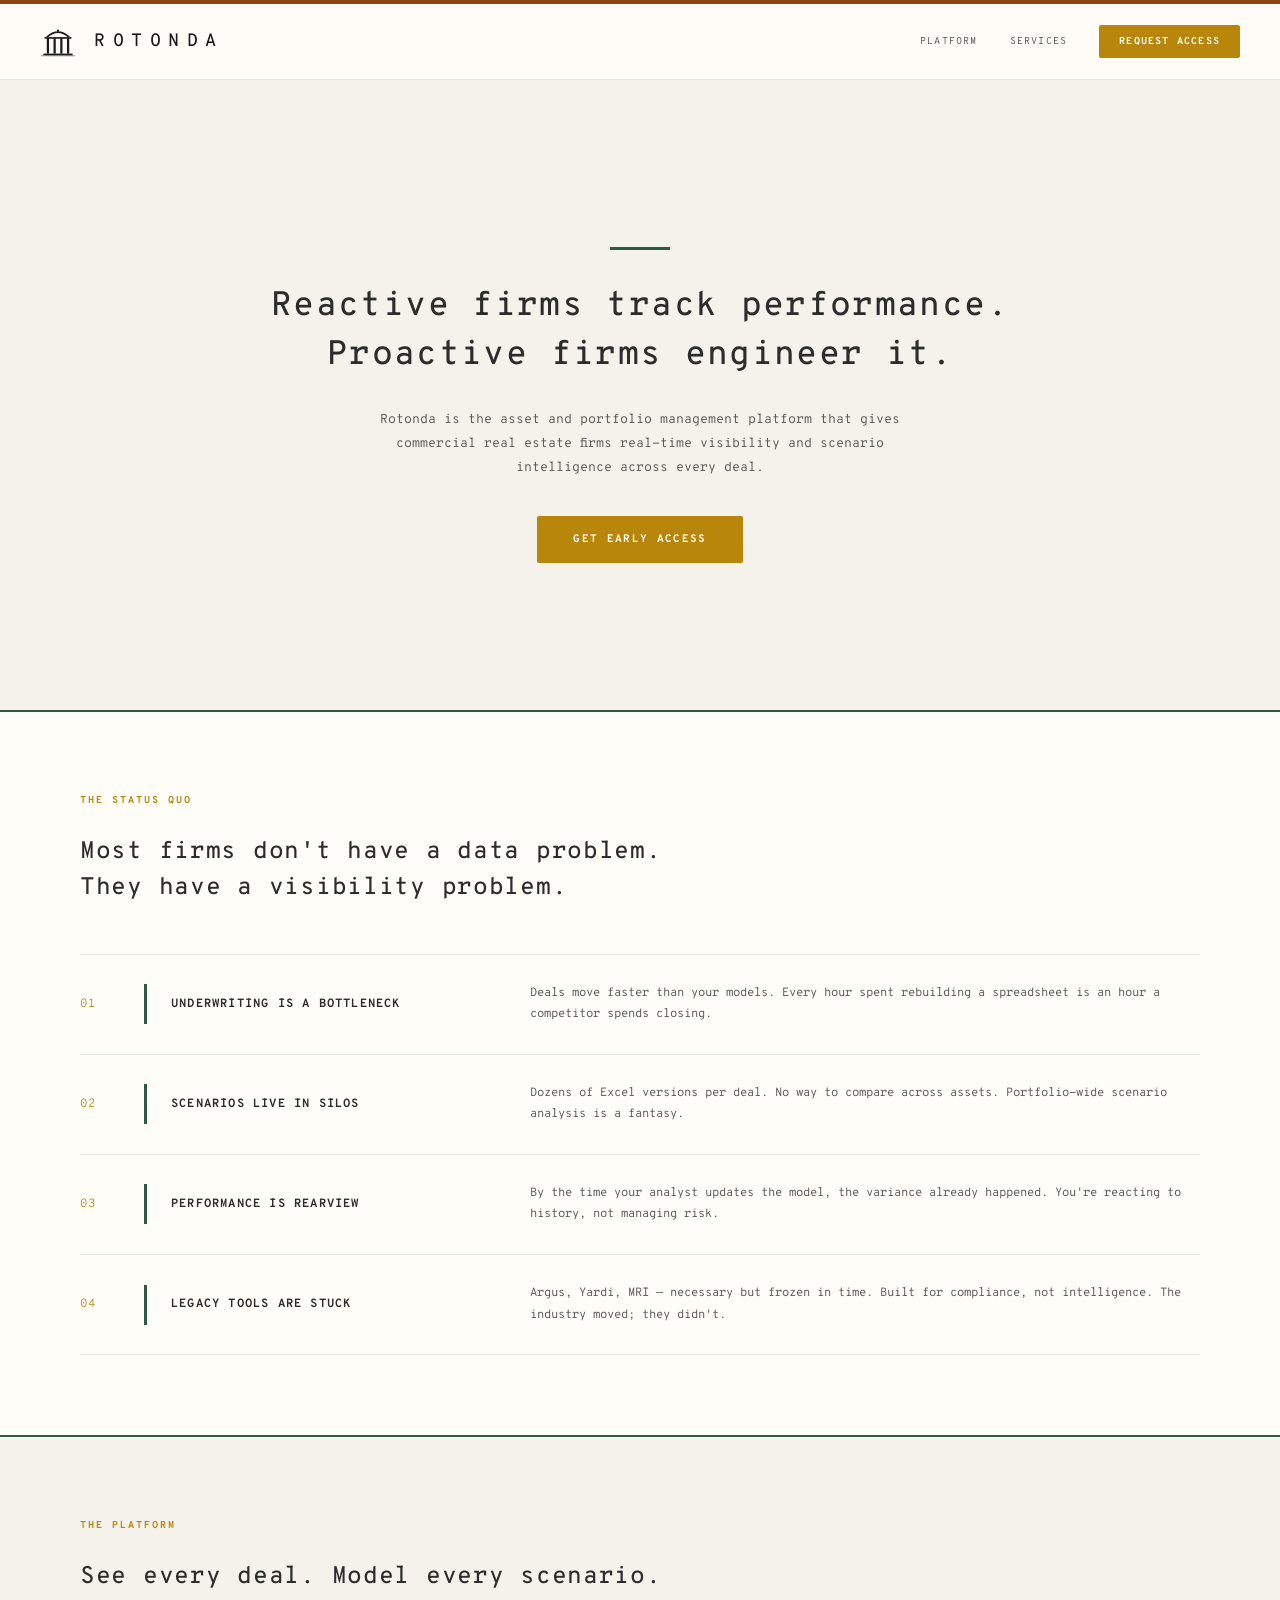
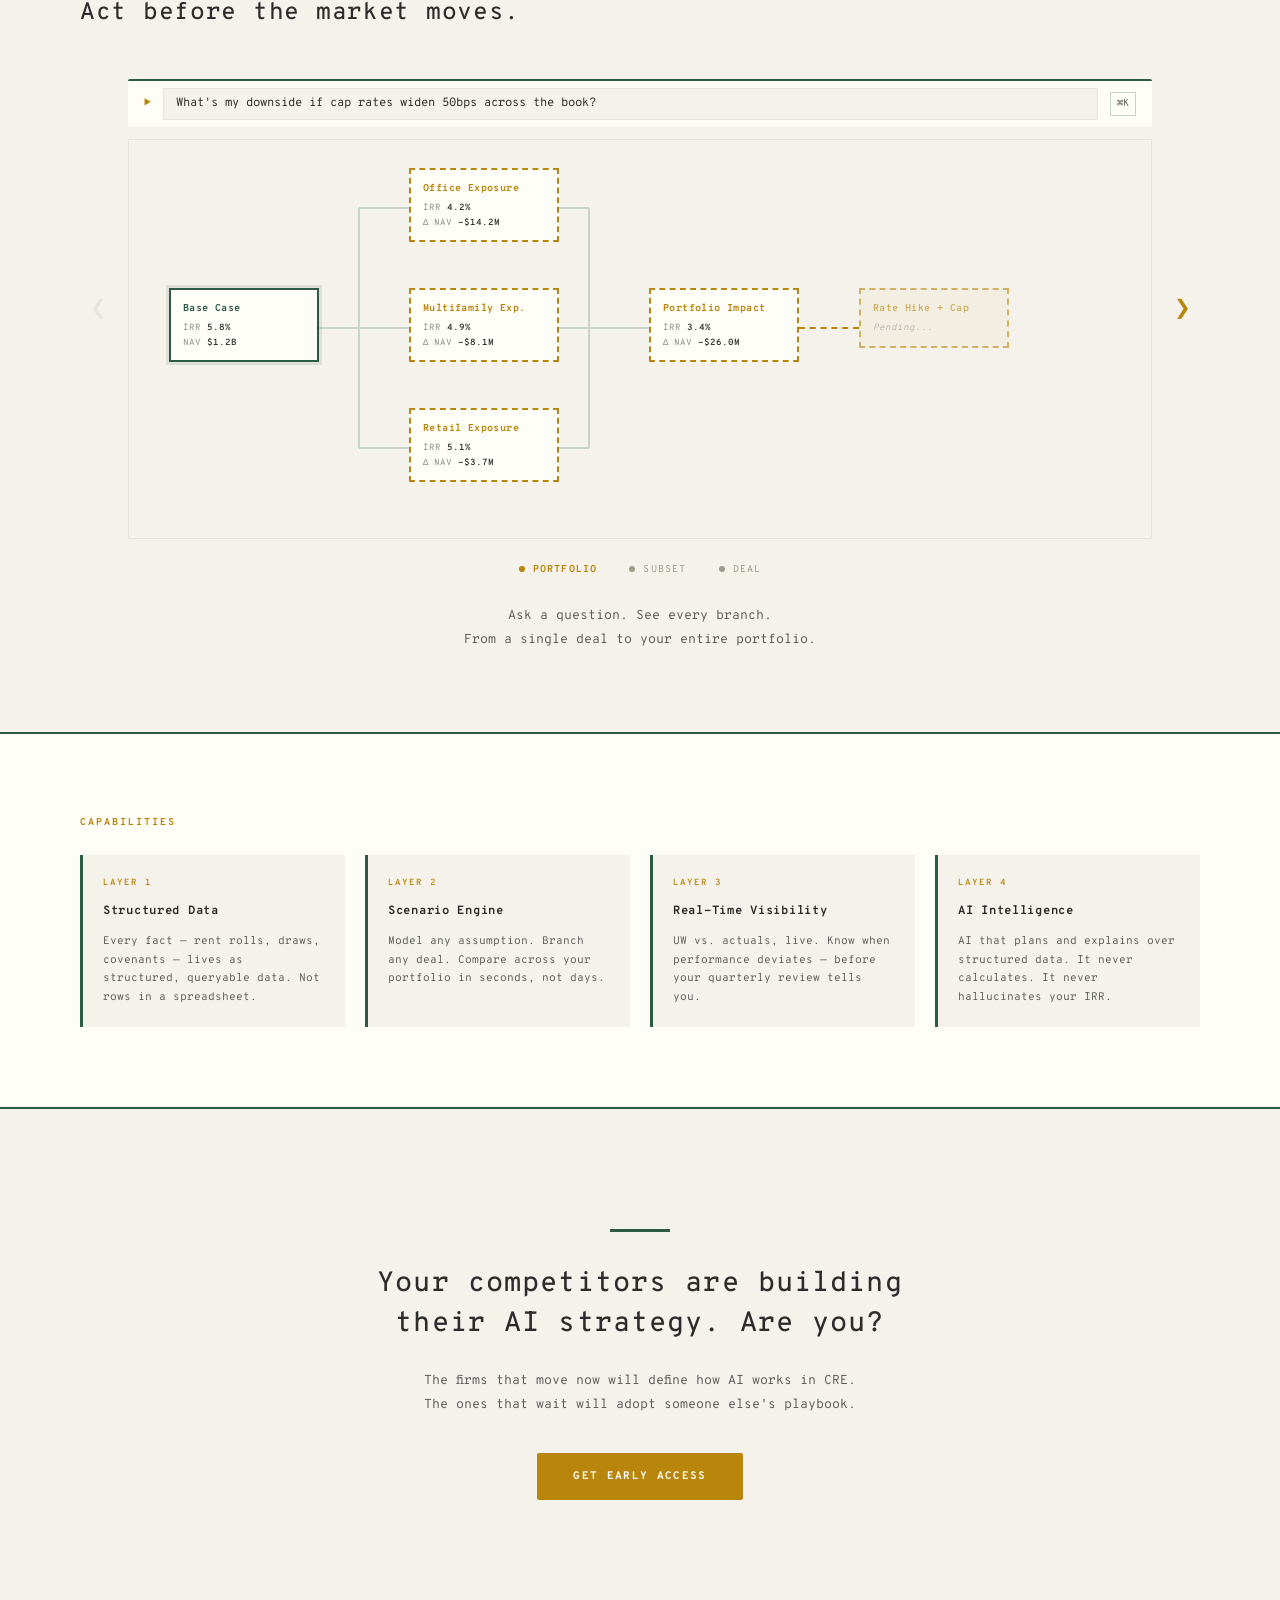
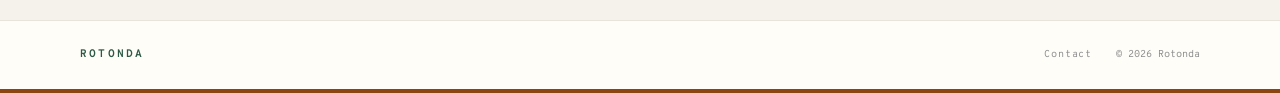
==== commit 10ce0fe2: "Logo, nav, favicon, clean URLs, problem row centering" ====
--- a/index.html
+++ b/index.html
@@ -4,6 +4,7 @@
   <meta charset="UTF-8">
   <meta name="viewport" content="width=device-width, initial-scale=1.0">
   <title>Rotonda — AI-Native Asset & Portfolio Management for CRE</title>
+  <link rel="icon" type="image/svg+xml" href="/favicon.svg">
   <link href="https://fonts.googleapis.com/css2?family=Overpass+Mono:wght@300;400;500;600;700&display=swap" rel="stylesheet">
   <link rel="stylesheet" href="style.css">
 </head>
@@ -12,8 +13,8 @@
   <div class="binding-edge-top"></div>
 
   <nav class="nav">
-    <a href="index.html" class="nav-logo">
-      <svg width="24" height="22" viewBox="0 0 50 46" fill="none" xmlns="http://www.w3.org/2000/svg">
+    <a href="/" class="nav-logo">
+      <svg viewBox="0 0 50 46" fill="none" xmlns="http://www.w3.org/2000/svg">
         <path d="M45.3125 39.8667H4.6875V42.1667H45.3125V39.8667Z" fill="#1A1A1A"/>
         <path opacity="0.5" d="M48.4375 42.1667H1.5625V43.7H48.4375V42.1667Z" fill="#1A1A1A"/>
         <path d="M12.5 18.4H9.375V39.8667H12.5V18.4Z" fill="#1A1A1A"/>
@@ -24,16 +25,15 @@
         <path d="M9.375 16.8667C19.7917 7.66667 30.2083 7.66667 40.625 16.8667" stroke="#1A1A1A" stroke-width="2.5"/>
         <path d="M25 9.2C25.8629 9.2 26.5625 8.5135 26.5625 7.66667C26.5625 6.81983 25.8629 6.13333 25 6.13333C24.1371 6.13333 23.4375 6.81983 23.4375 7.66667C23.4375 8.5135 24.1371 9.2 25 9.2Z" fill="#1A1A1A"/>
       </svg>
-      <span>R O T O N D A</span>
+      <span>Rotonda</span>
     </a>
     <button class="nav-toggle" aria-label="Menu" onclick="document.querySelector('.nav-links').classList.toggle('open')">
       <span></span><span></span>
     </button>
     <div class="nav-links">
-      <a href="platform.html">Platform</a>
-      <a href="services.html">Services</a>
-      <a href="contact.html">Contact</a>
-      <a href="contact.html" class="nav-cta">Request Access</a>
+      <a href="/platform">Platform</a>
+      <a href="/services">Services</a>
+      <a href="/contact" class="nav-cta">Request Access</a>
     </div>
   </nav>
 
@@ -47,7 +47,7 @@
         that gives commercial real estate firms real-time visibility
         and scenario intelligence across every deal.
       </p>
-      <a href="contact.html" class="btn-primary">Get Early Access</a>
+      <a href="/contact" class="btn-primary">Get Early Access</a>
     </div>
   </section>
 
@@ -348,7 +348,7 @@
         The firms that move now will define how AI works in CRE.<br>
         The ones that wait will adopt someone else's playbook.
       </p>
-      <a href="contact.html" class="btn-primary">Get Early Access</a>
+      <a href="/contact" class="btn-primary">Get Early Access</a>
     </div>
   </section>
 
@@ -357,7 +357,7 @@
     <div class="footer-inner">
       <span class="footer-logo">ROTONDA</span>
       <div class="footer-links">
-        <a href="contact.html">Contact</a>
+        <a href="/contact">Contact</a>
         <span>© 2026 Rotonda</span>
       </div>
     </div>
--- a/style.css
+++ b/style.css
@@ -77,7 +77,7 @@
   z-index: 100;
   background: rgba(255, 253, 248, 0.92);
   backdrop-filter: blur(8px);
-  height: 60px;
+  height: 76px;
   display: flex;
   align-items: center;
   justify-content: space-between;
@@ -88,14 +88,21 @@
 .nav-logo {
   display: flex;
   align-items: center;
-  gap: 12px;
+  gap: 18px;
+}
+
+.nav-logo svg {
+  width: 36px;
+  height: 33px;
+  display: block;
 }
 
 .nav-logo span {
-  font-weight: 400;
-  font-size: 12px;
-  letter-spacing: 0.25em;
+  font-weight: 500;
+  font-size: 18px;
+  letter-spacing: 0.42em;
   color: var(--ink);
+  text-transform: uppercase;
 }
 
 .nav-links {
@@ -252,7 +259,7 @@
   display: grid;
   grid-template-columns: 40px 3px 1fr 2fr;
   gap: 24px;
-  align-items: start;
+  align-items: center;
   padding: 28px 0;
   border-bottom: 1px solid var(--rule);
 }
@@ -268,7 +275,6 @@
   width: 3px;
   height: 40px;
   background: var(--green);
-  margin-top: 2px;
 }
 
 .problem-title {
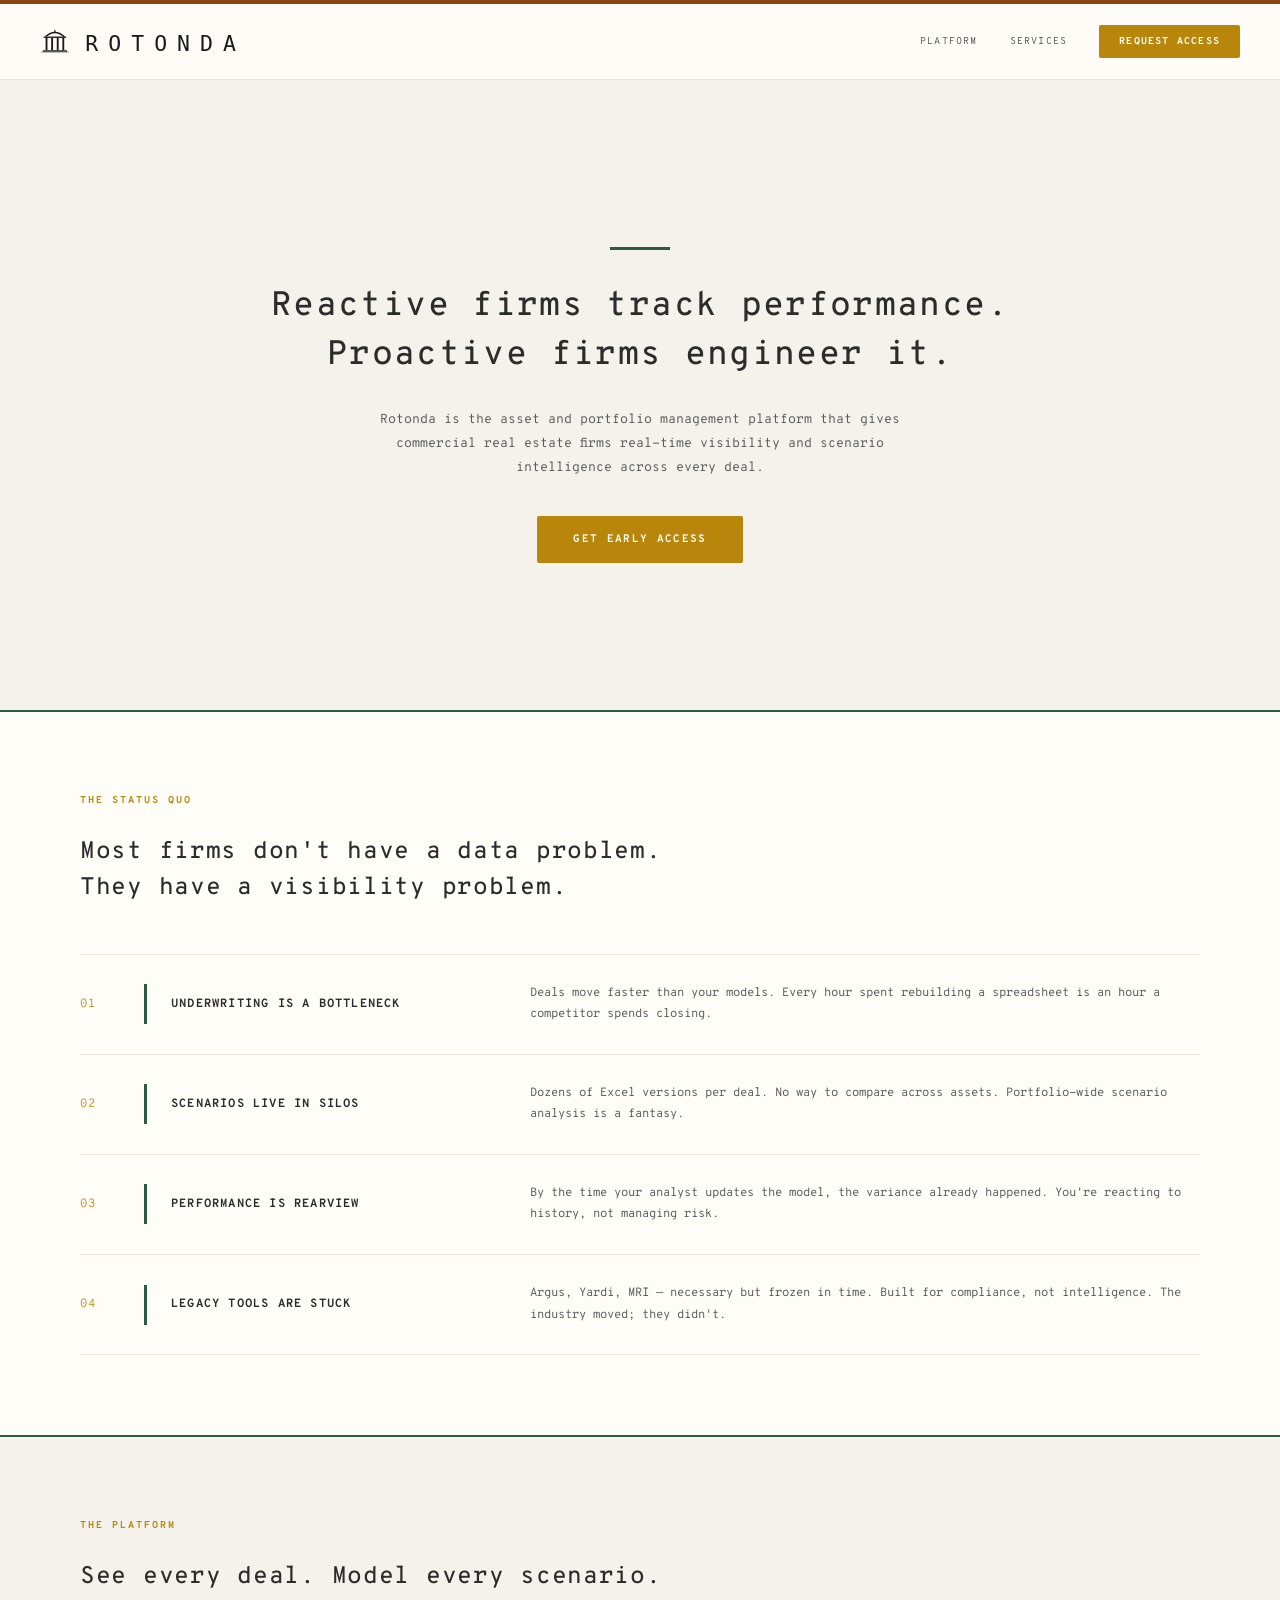
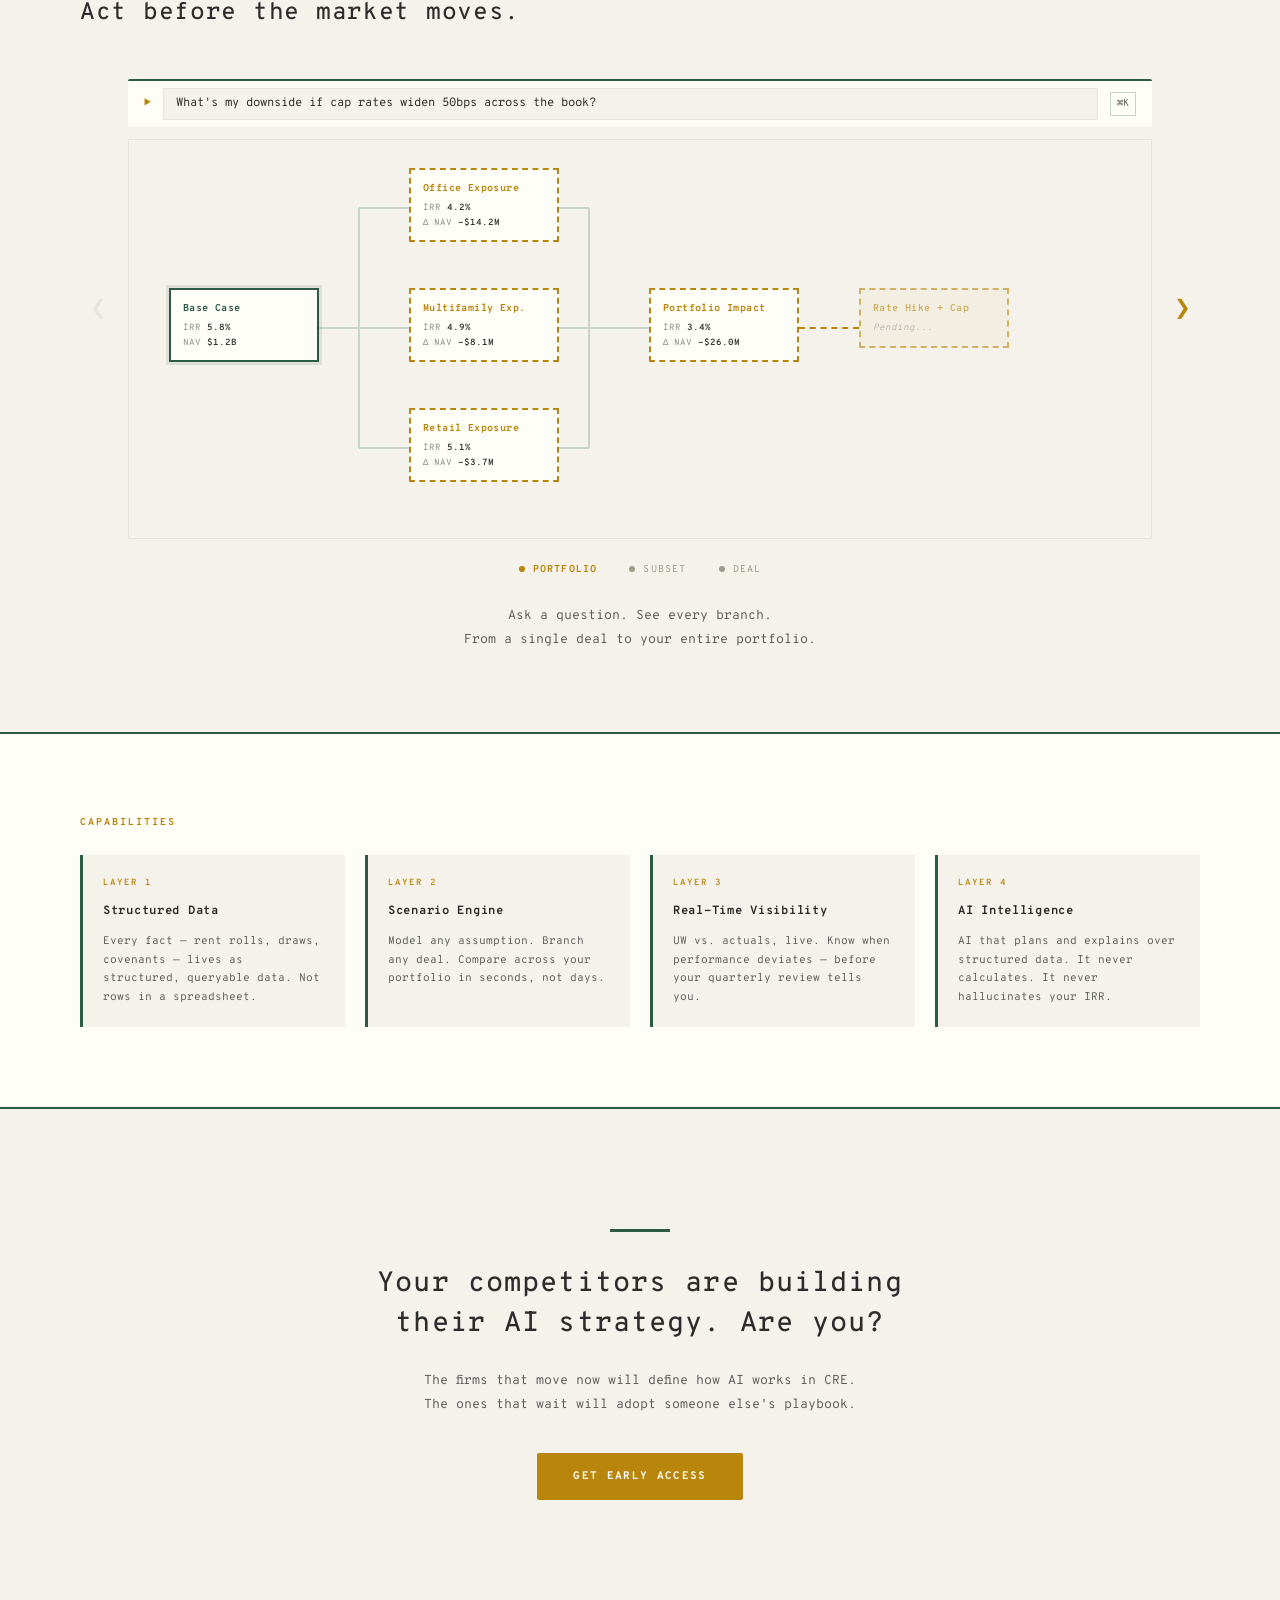
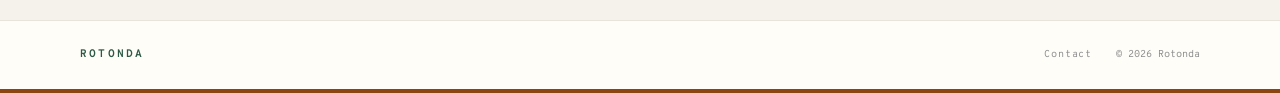
==== commit 81e8d39b: "Replace logo with single SVG matching Figma spec" ====
--- a/index.html
+++ b/index.html
@@ -14,18 +14,7 @@
 
   <nav class="nav">
     <a href="/" class="nav-logo">
-      <svg viewBox="0 0 50 46" fill="none" xmlns="http://www.w3.org/2000/svg">
-        <path d="M45.3125 39.8667H4.6875V42.1667H45.3125V39.8667Z" fill="#1A1A1A"/>
-        <path opacity="0.5" d="M48.4375 42.1667H1.5625V43.7H48.4375V42.1667Z" fill="#1A1A1A"/>
-        <path d="M12.5 18.4H9.375V39.8667H12.5V18.4Z" fill="#1A1A1A"/>
-        <path d="M21.875 18.4H18.75V39.8667H21.875V18.4Z" fill="#1A1A1A"/>
-        <path d="M31.25 18.4H28.125V39.8667H31.25V18.4Z" fill="#1A1A1A"/>
-        <path d="M40.625 18.4H37.5V39.8667H40.625V18.4Z" fill="#1A1A1A"/>
-        <path d="M43.75 16.8667H6.25V19.1667H43.75V16.8667Z" fill="#1A1A1A"/>
-        <path d="M9.375 16.8667C19.7917 7.66667 30.2083 7.66667 40.625 16.8667" stroke="#1A1A1A" stroke-width="2.5"/>
-        <path d="M25 9.2C25.8629 9.2 26.5625 8.5135 26.5625 7.66667C26.5625 6.81983 25.8629 6.13333 25 6.13333C24.1371 6.13333 23.4375 6.81983 23.4375 7.66667C23.4375 8.5135 24.1371 9.2 25 9.2Z" fill="#1A1A1A"/>
-      </svg>
-      <span>Rotonda</span>
+      <img src="/img/logo.svg" alt="Rotonda">
     </a>
     <button class="nav-toggle" aria-label="Menu" onclick="document.querySelector('.nav-links').classList.toggle('open')">
       <span></span><span></span>
--- a/style.css
+++ b/style.css
@@ -88,21 +88,12 @@
 .nav-logo {
   display: flex;
   align-items: center;
-  gap: 18px;
-}
-
-.nav-logo svg {
-  width: 36px;
-  height: 33px;
+}
+
+.nav-logo img {
+  height: 40px;
+  width: auto;
   display: block;
-}
-
-.nav-logo span {
-  font-weight: 500;
-  font-size: 18px;
-  letter-spacing: 0.42em;
-  color: var(--ink);
-  text-transform: uppercase;
 }
 
 .nav-links {
